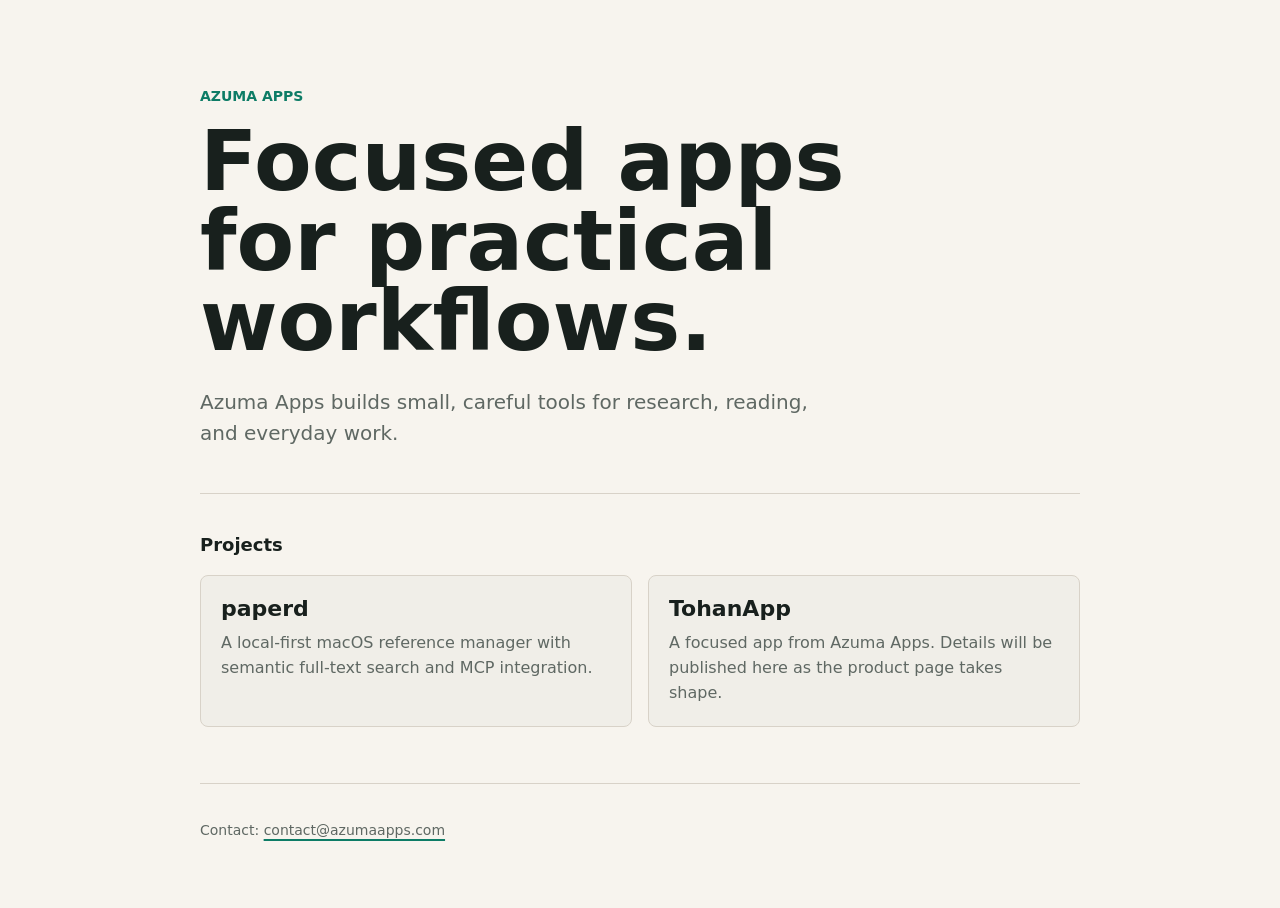
==== index.html @ 2174a4c2 "Initial Azuma Apps site" ====
<!doctype html>
<html lang="en">
  <head>
    <meta charset="utf-8">
    <meta name="viewport" content="width=device-width, initial-scale=1">
    <title>Azuma Apps</title>
    <meta name="description" content="Azuma Apps builds focused apps and tools for research, reading, and everyday workflows.">
    <meta property="og:title" content="Azuma Apps">
    <meta property="og:description" content="Focused apps and tools for research, reading, and everyday workflows.">
    <meta property="og:type" content="website">
    <meta property="og:url" content="https://azumaapps.com/">
    <link rel="canonical" href="https://azumaapps.com/">
    <style>
      :root {
        color-scheme: light dark;
        --bg: #f7f4ee;
        --text: #18201d;
        --muted: #5f6863;
        --line: #d8d2c8;
        --accent: #0d7c66;
      }

      @media (prefers-color-scheme: dark) {
        :root {
          --bg: #111514;
          --text: #edf1ee;
          --muted: #aab4ae;
          --line: #2f3834;
          --accent: #5ad0b5;
        }
      }

      * {
        box-sizing: border-box;
      }

      body {
        margin: 0;
        min-height: 100vh;
        font-family: ui-sans-serif, system-ui, -apple-system, BlinkMacSystemFont, "Segoe UI", sans-serif;
        background: var(--bg);
        color: var(--text);
      }

      main {
        width: min(880px, calc(100% - 40px));
        margin: 0 auto;
        padding: 88px 0 56px;
      }

      header {
        padding-bottom: 44px;
        border-bottom: 1px solid var(--line);
      }

      .eyebrow {
        margin: 0 0 18px;
        color: var(--accent);
        font-size: 14px;
        font-weight: 700;
        text-transform: uppercase;
      }

      h1 {
        margin: 0;
        max-width: 720px;
        font-size: clamp(44px, 8vw, 84px);
        line-height: 0.95;
      }

      .lead {
        max-width: 620px;
        margin: 26px 0 0;
        color: var(--muted);
        font-size: 20px;
        line-height: 1.55;
      }

      section {
        padding: 40px 0 0;
      }

      h2 {
        margin: 0 0 20px;
        font-size: 18px;
      }

      .projects {
        display: grid;
        grid-template-columns: repeat(auto-fit, minmax(240px, 1fr));
        gap: 16px;
      }

      .project {
        padding: 20px;
        border: 1px solid var(--line);
        border-radius: 8px;
        background: color-mix(in srgb, var(--bg), var(--text) 3%);
      }

      .project h3 {
        margin: 0 0 10px;
        font-size: 22px;
      }

      .project p {
        margin: 0;
        color: var(--muted);
        line-height: 1.55;
      }

      footer {
        margin-top: 56px;
        padding-top: 24px;
        border-top: 1px solid var(--line);
        color: var(--muted);
        font-size: 14px;
      }

      a {
        color: inherit;
        text-decoration-color: var(--accent);
        text-decoration-thickness: 2px;
        text-underline-offset: 4px;
      }
    </style>
  </head>
  <body>
    <main>
      <header>
        <p class="eyebrow">Azuma Apps</p>
        <h1>Focused apps for practical workflows.</h1>
        <p class="lead">
          Azuma Apps builds small, careful tools for research, reading, and everyday work.
        </p>
      </header>

      <section aria-labelledby="projects-title">
        <h2 id="projects-title">Projects</h2>
        <div class="projects">
          <article class="project">
            <h3>paperd</h3>
            <p>A local-first macOS reference manager with semantic full-text search and MCP integration.</p>
          </article>
          <article class="project">
            <h3>TohanApp</h3>
            <p>A focused app from Azuma Apps. Details will be published here as the product page takes shape.</p>
          </article>
        </div>
      </section>

      <footer>
        <p>Contact: <a href="mailto:contact@azumaapps.com">contact@azumaapps.com</a></p>
      </footer>
    </main>
  </body>
</html>
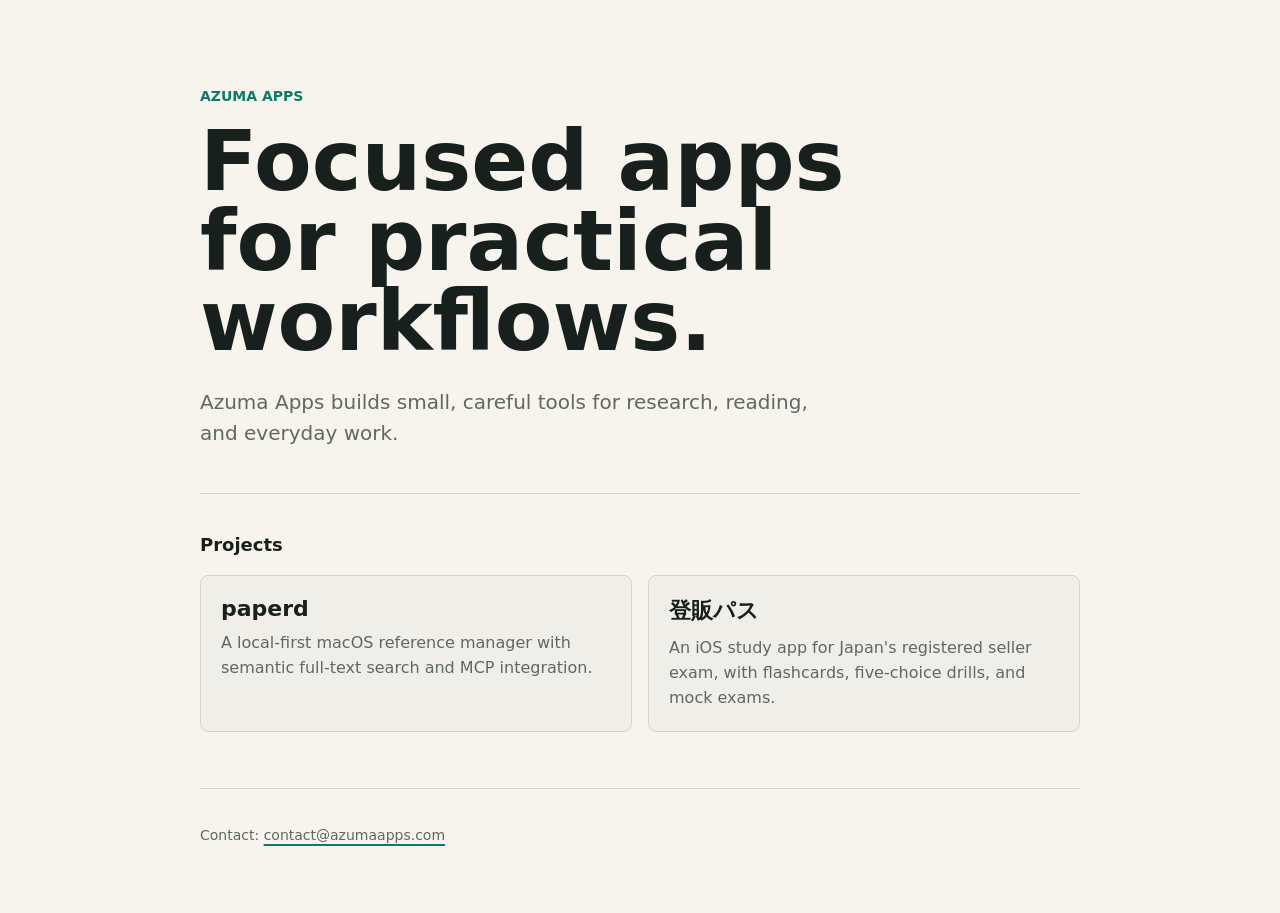
==== commit 4e60e37f: "Add TohanPass product page" ====
--- a/index.html
+++ b/index.html
@@ -92,10 +92,12 @@
       }
 
       .project {
+        display: block;
         padding: 20px;
         border: 1px solid var(--line);
         border-radius: 8px;
         background: color-mix(in srgb, var(--bg), var(--text) 3%);
+        text-decoration: none;
       }
 
       .project h3 {
@@ -138,14 +140,14 @@
       <section aria-labelledby="projects-title">
         <h2 id="projects-title">Projects</h2>
         <div class="projects">
-          <article class="project">
+          <a class="project" href="/paperd/">
             <h3>paperd</h3>
             <p>A local-first macOS reference manager with semantic full-text search and MCP integration.</p>
-          </article>
-          <article class="project">
-            <h3>TohanApp</h3>
-            <p>A focused app from Azuma Apps. Details will be published here as the product page takes shape.</p>
-          </article>
+          </a>
+          <a class="project" href="/tohanpass/">
+            <h3>登販パス</h3>
+            <p>An iOS study app for Japan's registered seller exam, with flashcards, five-choice drills, and mock exams.</p>
+          </a>
         </div>
       </section>
 
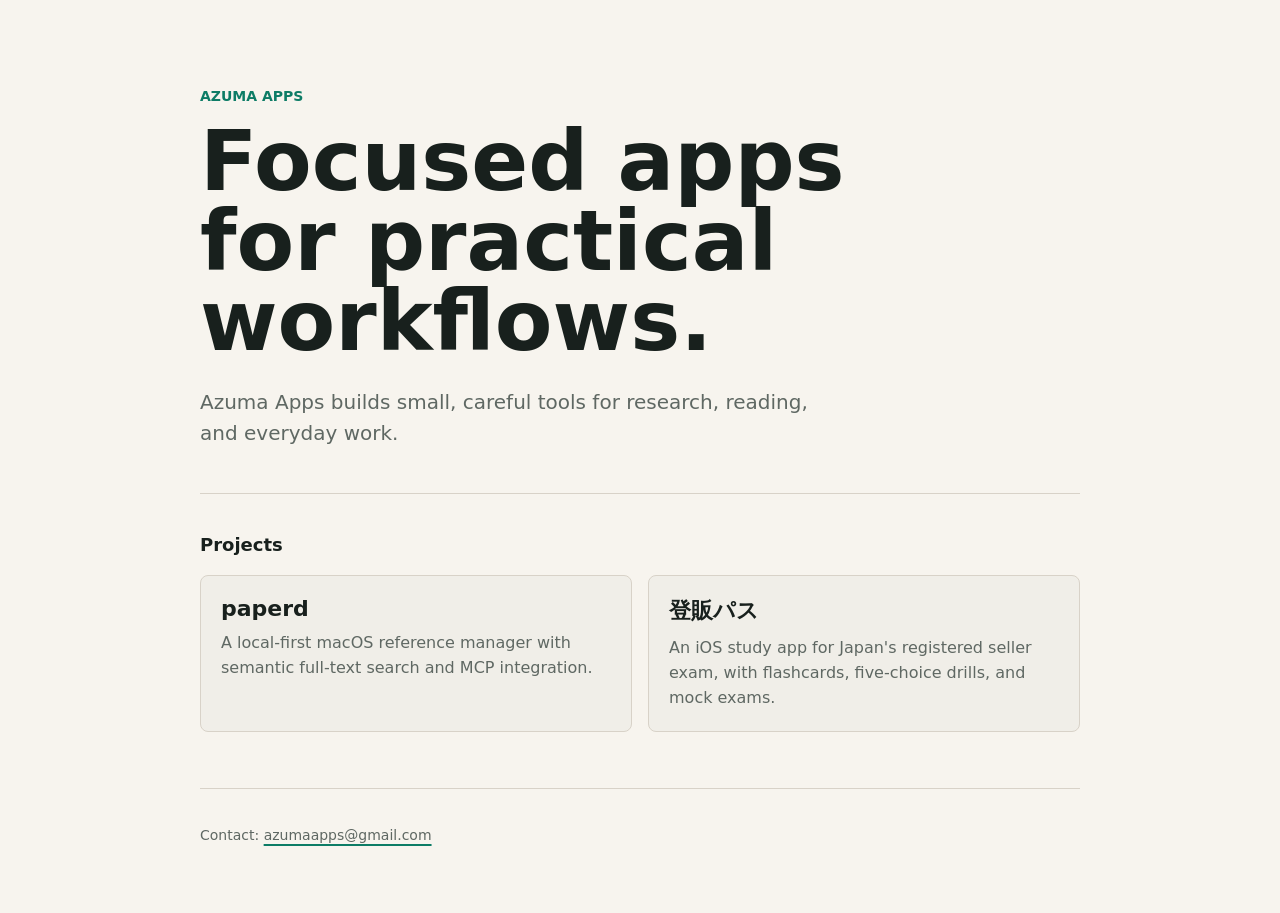
==== commit a7a87dc2: "Update support contact email" ====
--- a/index.html
+++ b/index.html
@@ -152,7 +152,7 @@
       </section>
 
       <footer>
-        <p>Contact: <a href="mailto:contact@azumaapps.com">contact@azumaapps.com</a></p>
+        <p>Contact: <a href="mailto:azumaapps@gmail.com">azumaapps@gmail.com</a></p>
       </footer>
     </main>
   </body>
